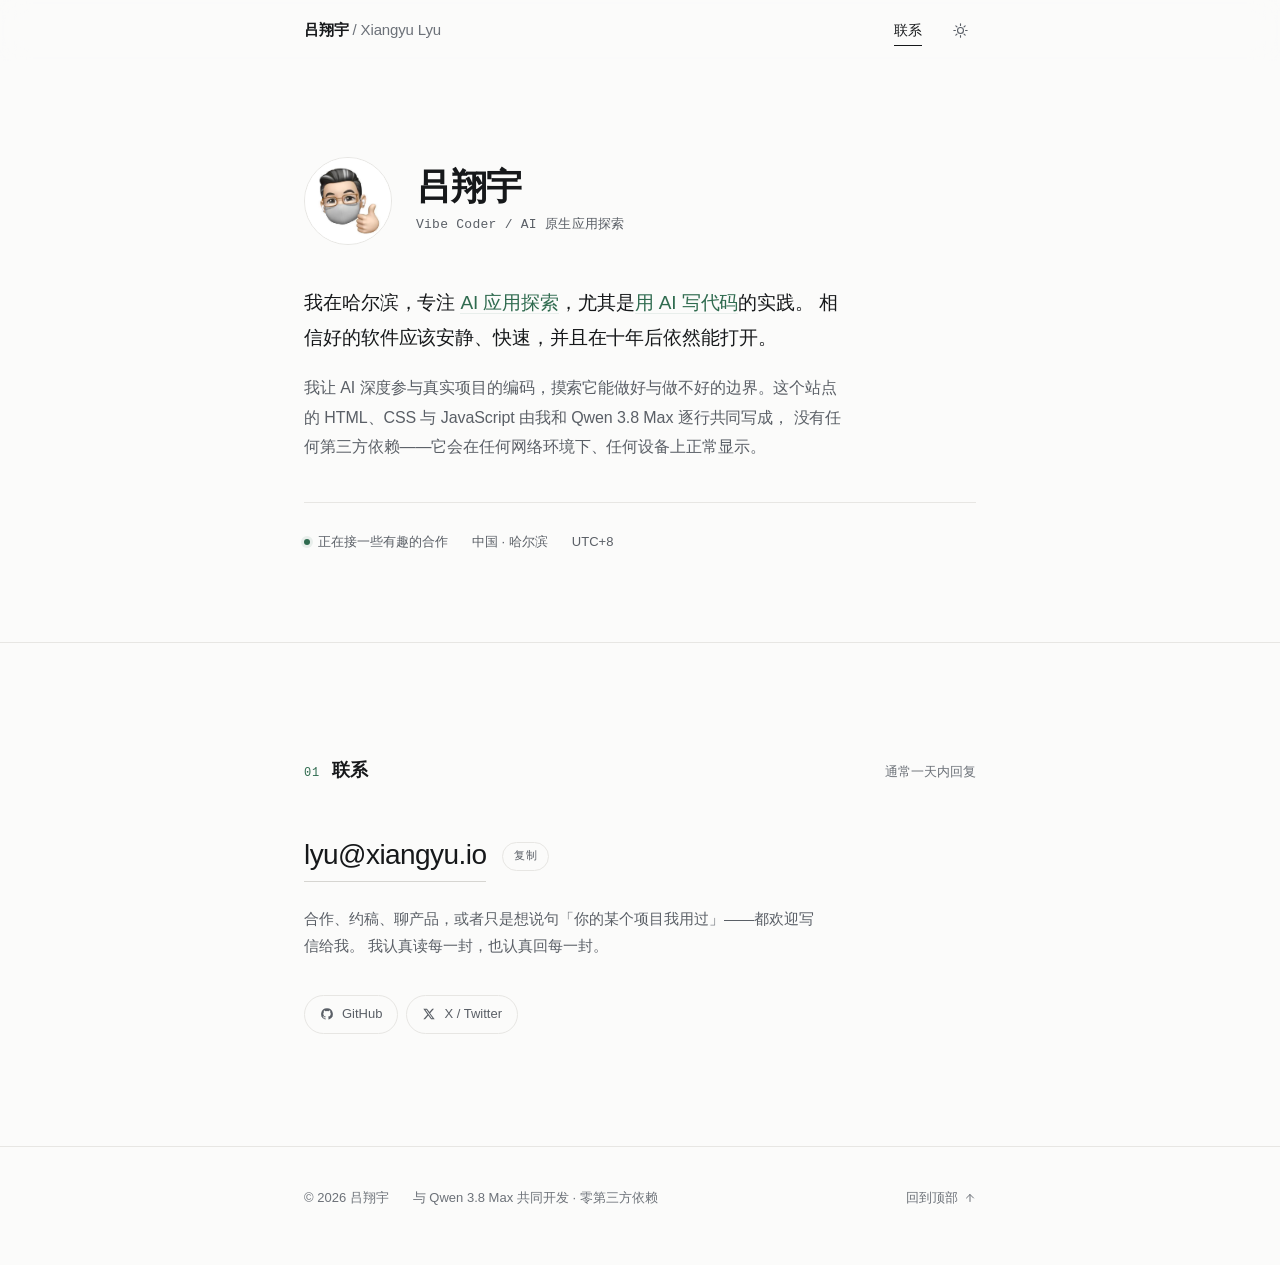
==== index.html @ 483fcceb "初始化 xiangyu.io 个人主页 单页静态站点:index.html + assets(style.css / main.js / img), 纯 HTML/CSS/JS,零第三方依赖。" ====
<!DOCTYPE html>
<html lang="zh-CN">
<head>
<meta charset="UTF-8">
<meta name="viewport" content="width=device-width, initial-scale=1">

<title>吕翔宇 · Vibe Coder / AI 原生应用探索</title>
<meta name="description" content="吕翔宇的个人主页。Vibe Coding 实践者：用 AI 写代码，探索 AI 原生应用。">
<meta name="author" content="吕翔宇">
<meta name="theme-color" content="#fbfbfa">
<link rel="canonical" href="https://xiangyu.io/">

<meta property="og:type" content="website">
<meta property="og:site_name" content="吕翔宇">
<meta property="og:title" content="吕翔宇 · Vibe Coder / AI 原生应用探索">
<meta property="og:description" content="Vibe Coding 实践者：用 AI 写代码，探索 AI 原生应用。">
<meta property="og:url" content="https://xiangyu.io/">
<meta property="og:image" content="https://xiangyu.io/assets/img/avatar.jpg">
<meta property="og:locale" content="zh_CN">
<meta name="twitter:card" content="summary">

<link rel="icon" type="image/png" href="assets/img/apple-touch-icon.png">
<link rel="apple-touch-icon" sizes="180x180" href="assets/img/apple-touch-icon.png">

<link rel="stylesheet" href="assets/style.css">

<script>
  document.documentElement.classList.add('js');
  (function () {
    var stored = null;
    try { stored = localStorage.getItem('xy-theme'); } catch (e) {}
    var prefersDark = window.matchMedia &&
      window.matchMedia('(prefers-color-scheme: dark)').matches;
    document.documentElement.setAttribute(
      'data-theme', stored || (prefersDark ? 'dark' : 'light')
    );
    var meta = document.querySelector('meta[name="theme-color"]');
    if (meta) {
      meta.content = getComputedStyle(document.documentElement)
        .getPropertyValue('--bg').trim();
    }
  })();
</script>

<script type="application/ld+json">
{
  "@context": "https://schema.org",
  "@type": "Person",
  "name": "吕翔宇",
  "alternateName": "Xiangyu Lyu",
  "url": "https://xiangyu.io/",
  "email": "mailto:lyu@xiangyu.io",
  "jobTitle": "Vibe Coder",
  "address": { "@type": "PostalAddress", "addressLocality": "哈尔滨", "addressCountry": "CN" },
  "sameAs": ["https://github.com/xiangyuio", "https://x.com/xiangyuio"]
}
</script>
</head>

<body>

<!-- 占位内容替换清单：文章列表与「归档」链接（在隐藏的写作板块内） -->

<header class="site-header">
  <div class="wrap header-inner">
    <a class="brand" href="#top">吕翔宇<span> / Xiangyu Lyu</span></a>
    <nav class="nav" aria-label="主导航">
      <a href="#contact">联系</a>
      <button class="theme-toggle" type="button" aria-label="切换深浅色主题">
        <svg class="icon-sun" viewBox="0 0 24 24" fill="none" stroke="currentColor" stroke-width="1.6" stroke-linecap="round" aria-hidden="true">
          <circle cx="12" cy="12" r="4.2"/>
          <path d="M12 2.6v2.2M12 19.2v2.2M2.6 12h2.2M19.2 12h2.2M5.4 5.4l1.6 1.6M17 17l1.6 1.6M18.6 5.4L17 7M7 17l-1.6 1.6"/>
        </svg>
        <svg class="icon-moon" viewBox="0 0 24 24" fill="none" stroke="currentColor" stroke-width="1.6" stroke-linecap="round" stroke-linejoin="round" aria-hidden="true">
          <path d="M20.5 14.6A8.6 8.6 0 0 1 9.4 3.5a8.6 8.6 0 1 0 11.1 11.1z"/>
        </svg>
      </button>
    </nav>
  </div>
</header>

<main id="top">

  <section class="hero">
    <div class="wrap">
      <div class="hero-top reveal">
        <img class="avatar" src="assets/img/avatar.jpg" alt="吕翔宇的头像" width="88" height="88">
        <div class="hero-id">
          <h1>吕翔宇</h1>
          <p class="hero-role">Vibe Coder / AI 原生应用探索</p>
        </div>
      </div>

      <p class="hero-lead reveal" style="--d:60ms">
        我在哈尔滨，专注 <em>AI 应用探索</em>，尤其是<em>用 AI 写代码</em>的实践。
        相信好的软件应该安静、快速，并且在十年后依然能打开。
      </p>
      <p class="hero-lead reveal" style="--d:120ms">
        我让 AI 深度参与真实项目的编码，摸索它能做好与做不好的边界。这个站点的 HTML、CSS 与 JavaScript 由我和 Qwen 3.8 Max 逐行共同写成，
        没有任何第三方依赖——它会在任何网络环境下、任何设备上正常显示。
      </p>

      <ul class="hero-meta reveal" style="--d:180ms">
        <li><span class="dot" aria-hidden="true"></span>正在接一些有趣的合作</li>
        <li>中国 · 哈尔滨</li>
        <li>UTC+8</li>
      </ul>
    </div>
  </section>

  <!-- 暂无公开作品，暂时隐藏；有作品后移除 hidden，并恢复导航链接与板块编号 -->
  <section class="section" id="writing" hidden>
    <div class="wrap">
      <div class="section-head reveal">
        <span class="section-index">01</span>
        <h2 class="section-title">写作</h2>
        <span class="section-note">不定期更新</span>
      </div>

      <div class="posts reveal">
        <a class="post" href="#">
          <time class="post-date" datetime="2026-08-12">2026-08-12</time>
          <span class="post-title">为什么我把个人站点的第三方依赖全部删掉了</span>
          <span class="post-meta">8 分钟</span>
        </a>
        <a class="post" href="#">
          <time class="post-date" datetime="2026-05-30">2026-05-30</time>
          <span class="post-title">中文字体子集化：从 10MB 到 200KB 的实践</span>
          <span class="post-meta">12 分钟</span>
        </a>
        <a class="post" href="#">
          <time class="post-date" datetime="2026-03-04">2026-03-04</time>
          <span class="post-title">本地优先架构的取舍：什么时候值得，什么时候只是浪漫</span>
          <span class="post-meta">6 分钟</span>
        </a>
        <a class="post" href="#">
          <time class="post-date" datetime="2025-11-18">2025-11-18</time>
          <span class="post-title">一份写给三年后自己的技术清单</span>
          <span class="post-meta">5 分钟</span>
        </a>
      </div>

      <p class="posts-foot reveal">更早的文章在<a href="#" style="color:var(--accent)"> 归档 </a>里。</p>
    </div>
  </section>

  <section class="section" id="contact">
    <div class="wrap">
      <div class="section-head reveal">
        <span class="section-index">01</span>
        <h2 class="section-title">联系</h2>
        <span class="section-note">通常一天内回复</span>
      </div>

      <div class="reveal">
        <div class="contact-mail">
          <a class="mail-link" href="mailto:lyu@xiangyu.io">lyu@xiangyu.io</a>
          <button class="copy-btn" type="button" aria-live="polite">复制</button>
        </div>
        <p class="contact-desc">
          合作、约稿、聊产品，或者只是想说句「你的某个项目我用过」——都欢迎写信给我。
          我认真读每一封，也认真回每一封。
        </p>

        <div class="socials">
          <a class="social" href="https://github.com/xiangyuio" target="_blank" rel="me noopener">
            <svg viewBox="0 0 24 24" fill="currentColor" aria-hidden="true"><path d="M12 2a10 10 0 0 0-3.16 19.49c.5.09.68-.22.68-.48v-1.7c-2.78.6-3.37-1.34-3.37-1.34-.45-1.16-1.11-1.47-1.11-1.47-.91-.62.07-.61.07-.61 1 .07 1.53 1.03 1.53 1.03.9 1.53 2.36 1.09 2.94.83.09-.65.35-1.09.63-1.34-2.22-.25-4.55-1.11-4.55-4.94 0-1.09.39-1.98 1.03-2.68-.1-.25-.45-1.27.1-2.65 0 0 .84-.27 2.75 1.02a9.5 9.5 0 0 1 5 0c1.91-1.29 2.75-1.02 2.75-1.02.55 1.38.2 2.4.1 2.65.64.7 1.03 1.59 1.03 2.68 0 3.84-2.34 4.68-4.57 4.93.36.31.68.92.68 1.85v2.74c0 .27.18.58.69.48A10 10 0 0 0 12 2z"/></svg>
            GitHub
          </a>
          <a class="social" href="https://x.com/xiangyuio" target="_blank" rel="me noopener">
            <svg viewBox="0 0 24 24" fill="currentColor" aria-hidden="true"><path d="M17.53 3h3.05l-6.66 7.61L21.75 21h-6.13l-4.8-6.28L5.34 21H2.28l7.12-8.14L2.25 3h6.29l4.34 5.74L17.53 3zm-1.07 16.17h1.69L7.62 4.73H5.81l10.65 14.44z"/></svg>
            X / Twitter
          </a>
        </div>
      </div>
    </div>
  </section>

</main>

<footer class="site-footer">
  <div class="wrap footer-inner">
    <span>© <span id="year">2026</span> 吕翔宇</span>
    <span>与 Qwen 3.8 Max 共同开发 · 零第三方依赖</span>
    <a class="to-top" href="#top">
      回到顶部
      <svg viewBox="0 0 24 24" fill="none" stroke="currentColor" stroke-width="2" stroke-linecap="round" stroke-linejoin="round" aria-hidden="true"><path d="M12 19V5M5 12l7-7 7 7"/></svg>
    </a>
  </div>
</footer>

<script src="assets/main.js" defer></script>
<script>
  document.getElementById('year').textContent = new Date().getFullYear();
</script>
</body>
</html>
---- assets/style.css ----
/* ==========================================================================
   xiangyu.io — 极简留白主题
   零第三方依赖：不引用任何 CDN / 网络字体 / 外部脚本
   改配色只需改下面 :root 与 [data-theme="dark"] 里的变量
   ========================================================================== */

*,
*::before,
*::after {
  box-sizing: border-box;
}

* {
  margin: 0;
}

html {
  -webkit-text-size-adjust: 100%;
  scroll-behavior: smooth;
  scroll-padding-top: 5.5rem;
}

body {
  line-height: 1.75;
  -webkit-font-smoothing: antialiased;
  -moz-osx-font-smoothing: grayscale;
  text-rendering: optimizeLegibility;
}

img,
picture,
svg {
  display: block;
  max-width: 100%;
}

button {
  font: inherit;
  color: inherit;
  background: none;
  border: 0;
  padding: 0;
  cursor: pointer;
}

a {
  color: inherit;
  text-decoration: none;
}

ul,
ol {
  list-style: none;
  padding: 0;
}

:focus-visible {
  outline: 2px solid var(--accent);
  outline-offset: 3px;
  border-radius: 3px;
}

::selection {
  background: var(--accent-soft);
  color: var(--accent);
}

/* ---------- 设计令牌 ---------- */

:root {
  color-scheme: light;

  --font-sans: -apple-system, BlinkMacSystemFont, "Segoe UI", "PingFang SC",
    "Hiragino Sans GB", "Microsoft YaHei", "Source Han Sans SC",
    "Noto Sans CJK SC", "HarmonyOS Sans SC", "WenQuanYi Micro Hei", sans-serif;
  --font-mono: ui-monospace, "SF Mono", "JetBrains Mono", "Cascadia Code",
    Consolas, "PingFang SC", "Microsoft YaHei", monospace;

  --bg: #fbfbfa;
  --bg-blur: rgba(251, 251, 250, 0.82);
  --surface: #ffffff;
  --surface-2: #f4f4f2;
  --text: #16181a;
  --muted: #5a5f66;
  --faint: #6c7178;
  --border: #e7e6e3;
  --border-strong: #d6d5d1;
  --accent: #2f6b4f;
  --accent-soft: rgba(47, 107, 79, 0.09);

  --max: 45rem;
  --gutter: 1.5rem;
  --gap-section: 7rem;
  --radius: 12px;
  --ease: cubic-bezier(0.22, 0.61, 0.36, 1);
}

[data-theme="dark"] {
  color-scheme: dark;

  --bg: #0e0f10;
  --bg-blur: rgba(14, 15, 16, 0.82);
  --surface: #15171a;
  --surface-2: #1b1e21;
  --text: #ecedee;
  --muted: #99a0a7;
  --faint: #7b828a;
  --border: #24272a;
  --border-strong: #34383c;
  --accent: #7ec69f;
  --accent-soft: rgba(126, 198, 159, 0.12);

  --gap-section: 6rem;
}

body {
  background: var(--bg);
  color: var(--text);
  font-family: var(--font-sans);
  font-size: 1rem;
  transition: background-color 0.35s var(--ease), color 0.35s var(--ease);
}

/* ---------- 布局 ---------- */

.wrap {
  width: 100%;
  max-width: var(--max);
  margin-inline: auto;
  padding-inline: var(--gutter);
}

.section {
  padding-block: var(--gap-section);
  border-top: 1px solid var(--border);
}

.section-head {
  display: flex;
  align-items: baseline;
  gap: 0.75rem;
  margin-bottom: 2.75rem;
}

.section-index {
  font-family: var(--font-mono);
  font-size: 0.75rem;
  color: var(--accent);
  letter-spacing: 0.06em;
}

.section-title {
  font-size: 1.125rem;
  font-weight: 600;
  letter-spacing: -0.01em;
}

.section-note {
  margin-left: auto;
  font-size: 0.8125rem;
  color: var(--faint);
}

/* ---------- 页头 ---------- */

.site-header {
  position: sticky;
  top: 0;
  z-index: 50;
  background: var(--bg-blur);
  -webkit-backdrop-filter: saturate(180%) blur(14px);
  backdrop-filter: saturate(180%) blur(14px);
  border-bottom: 1px solid transparent;
  transition: border-color 0.3s var(--ease);
}

.site-header.is-stuck {
  border-bottom-color: var(--border);
}

.header-inner {
  display: flex;
  align-items: center;
  gap: 1rem;
  height: 3.75rem;
}

.brand {
  font-weight: 600;
  font-size: 0.9375rem;
  letter-spacing: -0.01em;
  white-space: nowrap;
}

.brand span {
  color: var(--faint);
  font-weight: 400;
}

.nav {
  display: flex;
  align-items: center;
  gap: 1.375rem;
  margin-left: auto;
  font-size: 0.875rem;
}

.nav a {
  position: relative;
  color: var(--muted);
  padding-block: 0.25rem;
  transition: color 0.25s var(--ease);
}

.nav a::after {
  content: "";
  position: absolute;
  left: 0;
  bottom: 0;
  width: 100%;
  height: 1px;
  background: currentColor;
  transform: scaleX(0);
  transform-origin: left;
  transition: transform 0.3s var(--ease);
}

.nav a:hover {
  color: var(--text);
}

.nav a:hover::after,
.nav a.is-active::after {
  transform: scaleX(1);
}

.nav a.is-active {
  color: var(--text);
}

.theme-toggle {
  display: grid;
  place-items: center;
  width: 2rem;
  height: 2rem;
  border-radius: 50%;
  color: var(--muted);
  flex-shrink: 0;
  transition: color 0.25s var(--ease), background-color 0.25s var(--ease);
}

.theme-toggle:hover {
  color: var(--text);
  background: var(--surface-2);
}

.theme-toggle svg {
  width: 17px;
  height: 17px;
}

.theme-toggle .icon-moon {
  display: none;
}

[data-theme="dark"] .theme-toggle .icon-moon {
  display: block;
}

[data-theme="dark"] .theme-toggle .icon-sun {
  display: none;
}

/* ---------- 首屏 ---------- */

.hero {
  padding-block: 6rem 5.5rem;
}

.hero-top {
  display: flex;
  align-items: center;
  gap: 1.5rem;
  margin-bottom: 2.5rem;
}

.avatar {
  width: 5.5rem;
  height: 5.5rem;
  border-radius: 50%;
  object-fit: cover;
  background: var(--surface-2);
  border: 1px solid var(--border);
  flex-shrink: 0;
}

.hero-id h1 {
  font-size: clamp(1.75rem, 5vw, 2.25rem);
  font-weight: 600;
  letter-spacing: -0.025em;
  line-height: 1.2;
}

.hero-role {
  margin-top: 0.375rem;
  font-family: var(--font-mono);
  font-size: 0.8125rem;
  color: var(--muted);
  letter-spacing: 0.02em;
}

.hero-lead {
  font-size: 1.1875rem;
  line-height: 1.85;
  letter-spacing: -0.005em;
  color: var(--text);
  max-width: 34rem;
}

.hero-lead + .hero-lead {
  margin-top: 1.125rem;
  color: var(--muted);
  font-size: 1rem;
}

.hero-lead em {
  font-style: normal;
  color: var(--accent);
  border-bottom: 1px solid var(--accent-soft);
}

.hero-meta {
  display: flex;
  flex-wrap: wrap;
  gap: 0.5rem 1.5rem;
  margin-top: 2.5rem;
  padding-top: 1.75rem;
  border-top: 1px solid var(--border);
  font-size: 0.8125rem;
  color: var(--muted);
}

.hero-meta li {
  display: flex;
  align-items: center;
  gap: 0.5rem;
}

.dot {
  width: 6px;
  height: 6px;
  border-radius: 50%;
  background: var(--accent);
  box-shadow: 0 0 0 3px var(--accent-soft);
}

/* ---------- 文章 ---------- */

.posts {
  display: flex;
  flex-direction: column;
}

.post {
  display: grid;
  grid-template-columns: 6.5rem 1fr auto;
  align-items: baseline;
  gap: 1.25rem;
  padding-block: 1.0625rem;
  border-bottom: 1px solid var(--border);
  transition: padding-left 0.3s var(--ease);
}

.post:first-child {
  border-top: 1px solid var(--border);
}

.post:hover {
  padding-left: 0.5rem;
}

.post-date {
  font-family: var(--font-mono);
  font-size: 0.75rem;
  color: var(--faint);
  letter-spacing: 0.02em;
}

.post-title {
  font-size: 0.9375rem;
  transition: color 0.25s var(--ease);
}

.post:hover .post-title {
  color: var(--accent);
}

.post-meta {
  font-size: 0.75rem;
  color: var(--faint);
  white-space: nowrap;
}

.posts-foot {
  margin-top: 1.5rem;
  font-size: 0.8125rem;
  color: var(--faint);
}

/* ---------- 联系 ---------- */

.contact-mail {
  display: flex;
  flex-wrap: wrap;
  align-items: center;
  gap: 0.75rem 1rem;
}

.mail-link {
  font-size: clamp(1.25rem, 4vw, 1.75rem);
  font-weight: 500;
  letter-spacing: -0.02em;
  border-bottom: 1px solid var(--border-strong);
  padding-bottom: 0.125rem;
  transition: color 0.25s var(--ease), border-color 0.25s var(--ease);
}

.mail-link:hover {
  color: var(--accent);
  border-bottom-color: var(--accent);
}

.copy-btn {
  font-family: var(--font-mono);
  font-size: 0.6875rem;
  letter-spacing: 0.04em;
  color: var(--muted);
  border: 1px solid var(--border);
  border-radius: 999px;
  padding: 0.25rem 0.6875rem;
  transition: color 0.25s var(--ease), border-color 0.25s var(--ease),
    background-color 0.25s var(--ease);
}

.copy-btn:hover {
  color: var(--accent);
  border-color: var(--accent);
  background: var(--accent-soft);
}

.copy-btn.is-done {
  color: var(--accent);
  border-color: var(--accent);
}

.contact-desc {
  margin-top: 1.5rem;
  font-size: 0.9375rem;
  color: var(--muted);
  max-width: 32rem;
}

.socials {
  display: flex;
  flex-wrap: wrap;
  gap: 0.5rem;
  margin-top: 2.25rem;
}

.social {
  display: inline-flex;
  align-items: center;
  gap: 0.5rem;
  font-size: 0.8125rem;
  color: var(--muted);
  border: 1px solid var(--border);
  border-radius: 999px;
  padding: 0.4375rem 0.9375rem;
  transition: color 0.25s var(--ease), border-color 0.25s var(--ease),
    transform 0.25s var(--ease);
}

.social:hover {
  color: var(--text);
  border-color: var(--border-strong);
  transform: translateY(-1px);
}

.social svg {
  width: 14px;
  height: 14px;
  flex-shrink: 0;
}

/* ---------- 页脚 ---------- */

.site-footer {
  border-top: 1px solid var(--border);
  padding-block: 2.5rem 3.5rem;
}

.footer-inner {
  display: flex;
  flex-wrap: wrap;
  align-items: center;
  gap: 0.75rem 1.5rem;
  font-size: 0.8125rem;
  color: var(--faint);
}

.footer-inner a {
  transition: color 0.25s var(--ease);
}

.footer-inner a:hover {
  color: var(--accent);
}

.to-top {
  margin-left: auto;
  display: inline-flex;
  align-items: center;
  gap: 0.375rem;
}

.to-top svg {
  width: 12px;
  height: 12px;
}

/* ---------- 滚动揭示（仅在 JS 可用时生效） ---------- */

.js .reveal {
  opacity: 0;
  transform: translateY(14px);
  transition: opacity 0.75s var(--ease), transform 0.75s var(--ease);
  transition-delay: var(--d, 0ms);
}

.js .reveal.is-visible {
  opacity: 1;
  transform: none;
}

/* ---------- 响应式 ---------- */

@media (max-width: 44rem) {
  .hero {
    padding-block: 4rem 3.75rem;
  }

  .hero-top {
    flex-direction: column;
    align-items: flex-start;
    gap: 1.25rem;
  }

  .avatar {
    width: 4.5rem;
    height: 4.5rem;
  }

  .post {
    grid-template-columns: 5.5rem 1fr;
    row-gap: 0.25rem;
  }

  .post-meta {
    grid-column: 2;
  }

  .nav {
    gap: 1rem;
  }

  .section-note {
    display: none;
  }
}

@media (max-width: 26rem) {
  .brand span {
    display: none;
  }

  .nav {
    gap: 0.875rem;
  }
}

@media (prefers-reduced-motion: reduce) {
  html {
    scroll-behavior: auto;
  }

  *,
  *::before,
  *::after {
    animation-duration: 0.01ms !important;
    animation-iteration-count: 1 !important;
    transition-duration: 0.01ms !important;
  }

  .js .reveal {
    opacity: 1;
    transform: none;
  }
}
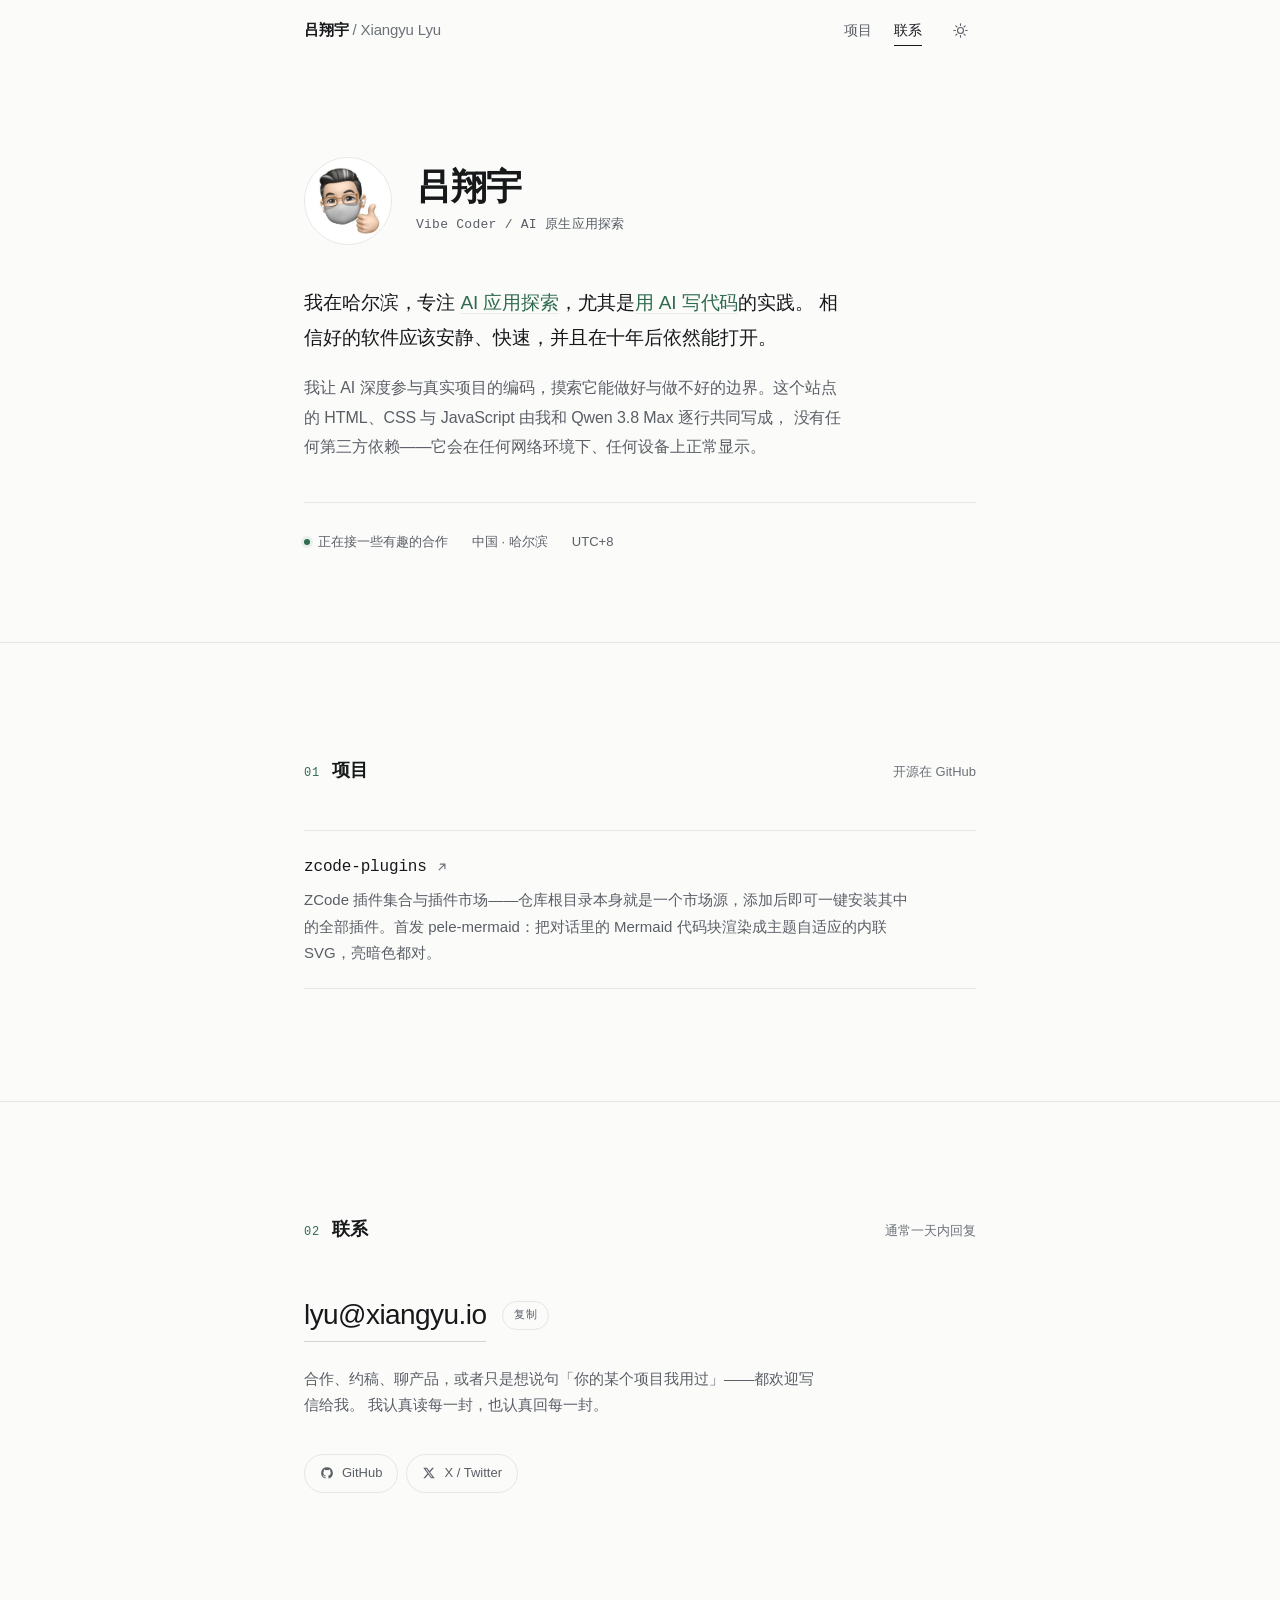
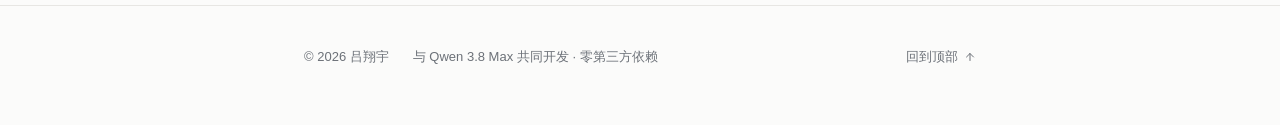
==== commit 72d94c4b: "添加「项目」板块，收录 zcode-plugins" ====
--- a/index.html
+++ b/index.html
@@ -65,6 +65,7 @@
   <div class="wrap header-inner">
     <a class="brand" href="#top">吕翔宇<span> / Xiangyu Lyu</span></a>
     <nav class="nav" aria-label="主导航">
+      <a href="#projects">项目</a>
       <a href="#contact">联系</a>
       <button class="theme-toggle" type="button" aria-label="切换深浅色主题">
         <svg class="icon-sun" viewBox="0 0 24 24" fill="none" stroke="currentColor" stroke-width="1.6" stroke-linecap="round" aria-hidden="true">
@@ -144,10 +145,30 @@
     </div>
   </section>
 
-  <section class="section" id="contact">
+  <section class="section" id="projects">
     <div class="wrap">
       <div class="section-head reveal">
         <span class="section-index">01</span>
+        <h2 class="section-title">项目</h2>
+        <span class="section-note">开源在 GitHub</span>
+      </div>
+
+      <div class="projects reveal">
+        <a class="project" href="https://github.com/xiangyuio/zcode-plugins" target="_blank" rel="me noopener">
+          <span class="project-top">
+            <span class="project-name">zcode-plugins</span>
+            <svg class="project-arrow" viewBox="0 0 24 24" fill="none" stroke="currentColor" stroke-width="2" stroke-linecap="round" stroke-linejoin="round" aria-hidden="true"><path d="M7 17 17 7M9 7h8v8"/></svg>
+          </span>
+          <span class="project-desc">ZCode 插件集合与插件市场——仓库根目录本身就是一个市场源，添加后即可一键安装其中的全部插件。首发 pele-mermaid：把对话里的 Mermaid 代码块渲染成主题自适应的内联 SVG，亮暗色都对。</span>
+        </a>
+      </div>
+    </div>
+  </section>
+
+  <section class="section" id="contact">
+    <div class="wrap">
+      <div class="section-head reveal">
+        <span class="section-index">02</span>
         <h2 class="section-title">联系</h2>
         <span class="section-note">通常一天内回复</span>
       </div>
--- a/assets/style.css
+++ b/assets/style.css
@@ -407,6 +407,65 @@
   color: var(--faint);
 }
 
+/* ---------- 项目 ---------- */
+
+.projects {
+  display: flex;
+  flex-direction: column;
+}
+
+.project {
+  display: block;
+  padding-block: 1.375rem;
+  border-bottom: 1px solid var(--border);
+  transition: padding-left 0.3s var(--ease);
+}
+
+.project:first-child {
+  border-top: 1px solid var(--border);
+}
+
+.project:hover {
+  padding-left: 0.5rem;
+}
+
+.project-top {
+  display: flex;
+  align-items: center;
+  gap: 0.5rem;
+}
+
+.project-name {
+  font-family: var(--font-mono);
+  font-size: 1rem;
+  letter-spacing: -0.01em;
+  transition: color 0.25s var(--ease);
+}
+
+.project:hover .project-name {
+  color: var(--accent);
+}
+
+.project-arrow {
+  width: 14px;
+  height: 14px;
+  color: var(--faint);
+  transition: color 0.25s var(--ease), transform 0.25s var(--ease);
+}
+
+.project:hover .project-arrow {
+  color: var(--accent);
+  transform: translate(2px, -2px);
+}
+
+.project-desc {
+  display: block;
+  margin-top: 0.375rem;
+  font-size: 0.9375rem;
+  color: var(--muted);
+  max-width: 38rem;
+}
+
 /* ---------- 联系 ---------- */
 
 .contact-mail {
